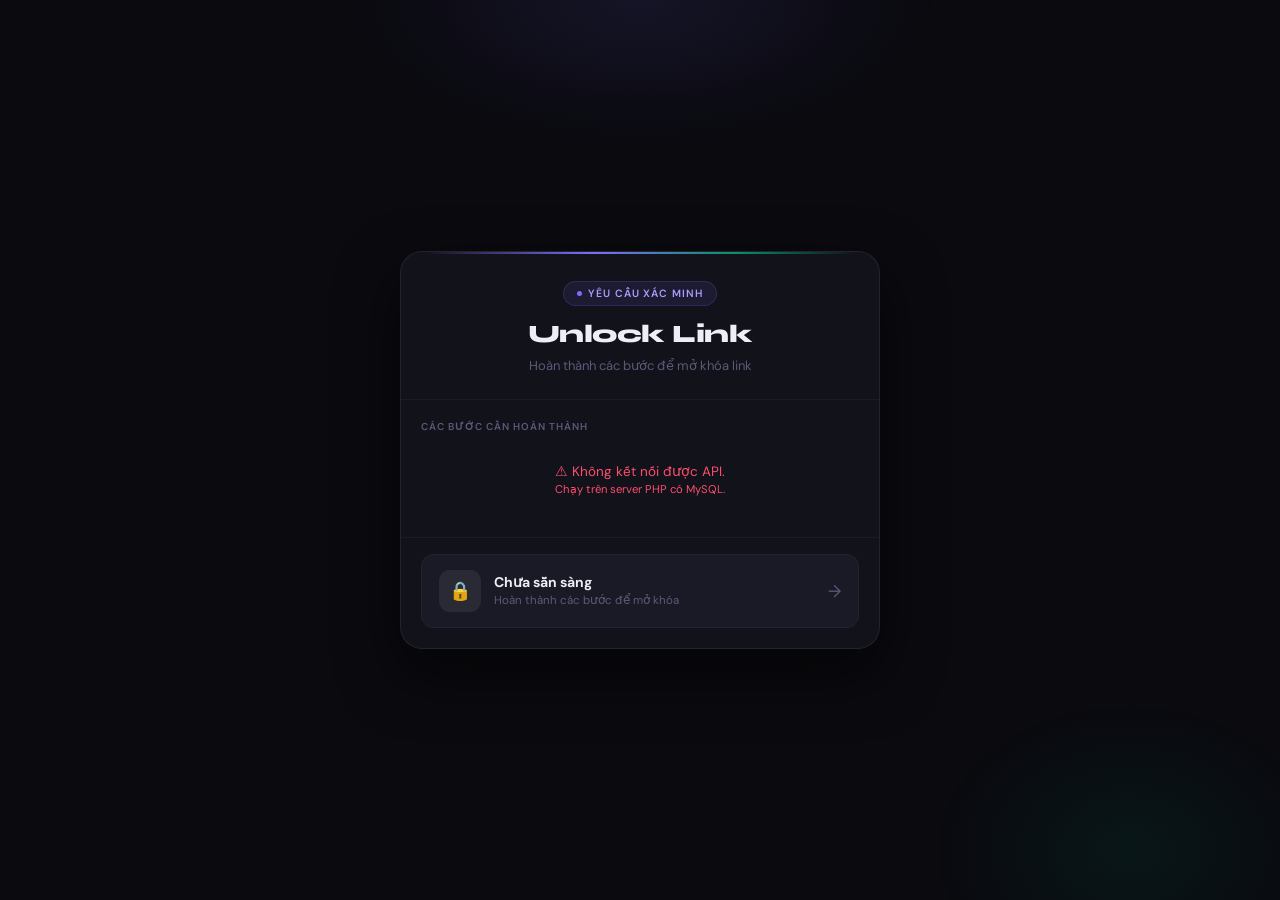
==== index.html @ 9c23562a "Add files via upload" ====
<!DOCTYPE html>
<html lang="vi">
<head>
<meta charset="UTF-8">
<meta name="viewport" content="width=device-width, initial-scale=1.0">
<title>Unlock Link</title>
<link href="https://fonts.googleapis.com/css2?family=Syne:wght@700;800&family=DM+Sans:wght@400;500;600&display=swap" rel="stylesheet">
<style>
:root {
  --bg: #0a0a0f;
  --card: #12121a;
  --surface: #1a1a26;
  --border: rgba(255,255,255,0.07);
  --border2: rgba(255,255,255,0.04);
  --accent: #7c6cfc;
  --text: #eeeef5;
  --muted: #5a5a78;
  --muted2: #3a3a52;
  --danger: #ff4d6d;
  --warn: #f5a623;
  --success: #00e5a0;
}

*, *::before, *::after { margin: 0; padding: 0; box-sizing: border-box; }

body {
  min-height: 100vh;
  background: var(--bg);
  display: flex;
  align-items: center;
  justify-content: center;
  padding: 20px;
  font-family: 'DM Sans', sans-serif;
  color: var(--text);
  overflow-x: hidden;
}

.glow-top {
  position: fixed;
  width: 600px; height: 300px;
  top: -150px; left: 50%; transform: translateX(-50%);
  background: radial-gradient(ellipse, rgba(124,108,252,0.1) 0%, transparent 70%);
  pointer-events: none; z-index: 0;
}
.glow-bottom {
  position: fixed;
  width: 400px; height: 300px;
  bottom: -100px; right: -50px;
  background: radial-gradient(ellipse, rgba(0,229,160,0.06) 0%, transparent 70%);
  pointer-events: none; z-index: 0;
}

.container {
  position: relative;
  z-index: 1;
  width: 100%;
  max-width: 480px;
  animation: fadeUp 0.55s cubic-bezier(0.22, 1, 0.36, 1) both;
}

@keyframes fadeUp {
  from { opacity: 0; transform: translateY(20px); }
  to   { opacity: 1; transform: translateY(0); }
}

/* ── Single card ── */
.card {
  background: var(--card);
  border: 1px solid var(--border);
  border-radius: 22px;
  overflow: hidden;
  box-shadow: 0 24px 60px rgba(0,0,0,0.5);
}

.card-topline {
  height: 2px;
  background: linear-gradient(90deg, transparent 5%, var(--accent) 40%, rgba(0,229,160,0.6) 70%, transparent 95%);
}

/* ── Header ── */
.card-header {
  padding: 26px 24px 22px;
  text-align: center;
  border-bottom: 1px solid var(--border2);
}

.badge {
  display: inline-flex;
  align-items: center;
  gap: 6px;
  background: rgba(124,108,252,0.1);
  border: 1px solid rgba(124,108,252,0.2);
  color: #a89dfc;
  font-size: 10.5px;
  font-weight: 600;
  letter-spacing: 0.09em;
  text-transform: uppercase;
  padding: 5px 13px;
  border-radius: 50px;
  margin-bottom: 13px;
}
.badge-dot {
  width: 5px; height: 5px;
  background: var(--accent);
  border-radius: 50%;
  animation: blink 2s ease infinite;
}
@keyframes blink { 0%,100%{opacity:1} 50%{opacity:0.3} }

h1 {
  font-family: 'Syne', sans-serif;
  font-size: 25px;
  font-weight: 800;
  color: var(--text);
  letter-spacing: -0.02em;
  line-height: 1.2;
  margin-bottom: 7px;
}
.desc {
  color: var(--muted);
  font-size: 13px;
  line-height: 1.55;
}

/* ── Body: steps + progress ── */
.card-body {
  padding: 20px 20px 20px;
}

.section-label {
  font-size: 10px;
  font-weight: 600;
  letter-spacing: 0.1em;
  text-transform: uppercase;
  color: var(--muted);
  margin-bottom: 10px;
}

/* Task buttons */
.sub-btn {
  display: flex;
  align-items: center;
  justify-content: space-between;
  padding: 13px 14px;
  border-radius: 11px;
  margin-bottom: 7px;
  cursor: pointer;
  border: 1px solid transparent;
  width: 100%;
  text-align: left;
  transition: transform 0.15s, box-shadow 0.15s, opacity 0.2s;
  position: relative;
  overflow: hidden;
}
.sub-btn:last-child { margin-bottom: 0; }
.sub-btn:not(.done):hover { transform: translateY(-1px); box-shadow: 0 6px 20px rgba(0,0,0,0.35); }
.sub-btn:active { transform: scale(0.98) !important; }
.sub-btn.done {
  background: var(--surface) !important;
  border-color: rgba(0,229,160,0.1) !important;
  cursor: default; opacity: 0.7;
}

.btn-left { display: flex; align-items: center; gap: 11px; }
.btn-icon {
  width: 35px; height: 35px;
  border-radius: 9px;
  background: #ff0000;
  display: flex; align-items: center; justify-content: center;
  font-size: 14px; flex-shrink: 0; transition: background 0.2s;
}
.sub-btn.done .btn-icon { background: rgba(0,229,160,0.08); }

.btn-label { display: flex; flex-direction: column; }
.btn-name { font-size: 13.5px; font-weight: 600; color: var(--text); line-height: 1.3; }
.btn-hint { font-size: 11px; color: rgba(255,255,255,0.35); margin-top: 2px; }

.status { width: 30px; height: 30px; display: flex; align-items: center; justify-content: center; flex-shrink: 0; }

.spinner {
  width: 18px; height: 18px;
  border: 2px solid rgba(255,255,255,0.15);
  border-top-color: rgba(255,255,255,0.7);
  border-radius: 50%;
  animation: spin 0.75s linear infinite;
}
@keyframes spin { to { transform: rotate(360deg); } }

.check {
  width: 24px; height: 24px;
  background: var(--success);
  border-radius: 50%;
  display: flex; align-items: center; justify-content: center;
  animation: pop 0.3s cubic-bezier(0.34,1.56,0.64,1) both;
}
@keyframes pop { from{opacity:0;transform:scale(0.3)} to{opacity:1;transform:scale(1)} }
.check::before {
  content:''; width:5px; height:9px;
  border-right: 2px solid #0a0a0f;
  border-bottom: 2px solid #0a0a0f;
  transform: rotate(45deg) translate(-1px,-1px);
}

/* Progress */
.progress-wrap { display: none; padding-top: 14px; }
.progress-row { display: flex; justify-content: space-between; align-items: center; margin-bottom: 8px; }
.progress-label { font-size: 10px; font-weight:600; letter-spacing:0.08em; text-transform:uppercase; color:var(--muted); }
.progress-count { font-size: 12px; font-weight: 600; color: var(--text); }
.progress-count em { color: var(--muted); font-style: normal; font-weight: 400; }
.bar { width:100%; height:5px; background:var(--muted2); border-radius:50px; overflow:hidden; }
.fill { height:100%; width:0%; border-radius:50px; background:var(--danger); transition: width 0.5s ease, background 0.4s ease; }

/* ── Divider ── */
.divider { height: 1px; background: var(--border2); }

/* ── Footer: unlock always here ── */
.card-footer {
  padding: 16px 20px 20px;
}

.unlock-btn {
  display: flex;
  align-items: center;
  gap: 13px;
  padding: 15px 17px;
  border-radius: 13px;
  text-decoration: none;
  transition: all 0.25s ease;
  position: relative;
  overflow: hidden;
  width: 100%;
}

.unlock-btn.locked {
  background: var(--surface);
  border: 1px solid var(--border2);
  pointer-events: none; cursor: default;
}

.unlock-btn.active {
  background: linear-gradient(135deg, #00d48e, #00a86e);
  border: 1px solid transparent;
  pointer-events: auto; cursor: pointer;
  box-shadow: 0 6px 28px rgba(0,212,142,0.28);
  animation: unlockReveal 0.5s cubic-bezier(0.22,1,0.36,1) both;
}
@keyframes unlockReveal { from{opacity:0.5;transform:scale(0.97)} to{opacity:1;transform:scale(1)} }
.unlock-btn.active:hover { transform: translateY(-2px); box-shadow: 0 10px 36px rgba(0,212,142,0.38); }
.unlock-btn.active:active { transform: scale(0.98); }

.unlock-btn.active::after {
  content: '';
  position: absolute; top:0; left:-100%;
  width: 60%; height: 100%;
  background: linear-gradient(90deg, transparent, rgba(255,255,255,0.12), transparent);
  animation: shimmer 2.5s ease 0.6s infinite;
}
@keyframes shimmer { to { left: 160%; } }

.lock-icon-wrap {
  width: 42px; height: 42px; border-radius: 11px;
  background: rgba(255,255,255,0.07);
  display: flex; align-items: center; justify-content: center;
  font-size: 18px; flex-shrink: 0; transition: background 0.3s;
}
.unlock-btn.active .lock-icon-wrap { background: rgba(0,0,0,0.12); }

.unlock-info { flex: 1; min-width: 0; }
.unlock-name {
  font-size: 14px; font-weight: 700; color: var(--text);
  white-space: nowrap; overflow: hidden; text-overflow: ellipsis;
}
.unlock-btn.active .unlock-name { color: #012a1c; }
.unlock-subdesc { font-size: 11.5px; color: var(--muted); margin-top: 2px; }
.unlock-btn.active .unlock-subdesc { color: rgba(0,30,20,0.5); }

.unlock-arrow { color: var(--muted); font-size: 17px; flex-shrink: 0; transition: transform 0.2s, color 0.2s; }
.unlock-btn.active .unlock-arrow { color: rgba(0,30,20,0.4); }
.unlock-btn.active:hover .unlock-arrow { transform: translateX(4px); }

/* Misc */
.loading { color:var(--muted); font-size:13.5px; padding:20px 0; text-align:center; }
.no-channels {
  background: rgba(0,229,160,0.05);
  border: 1px solid rgba(0,229,160,0.13);
  border-radius: 10px; padding: 14px 16px;
  color: var(--success); font-size: 13px; font-weight: 500; text-align: center;
}

@media (max-width: 480px) {
  h1 { font-size: 22px; }
  .card-header { padding: 20px 18px 18px; }
  .card-body { padding: 16px; }
  .card-footer { padding: 14px 16px 18px; }
}
</style>
</head>
<body>
<div class="glow-top"></div>
<div class="glow-bottom"></div>

<div class="container">
  <div class="card">
    <div class="card-topline"></div>

    <!-- Header -->
    <div class="card-header">
      <div class="badge"><span class="badge-dot"></span> Yêu cầu xác minh</div>
      <h1 id="page-title">Unlock Link</h1>
      <p class="desc" id="page-desc">Hoàn thành các bước để mở khóa link</p>
    </div>

    <!-- Body: steps + progress -->
    <div class="card-body">
      <div class="section-label" id="steps-label">Các bước cần hoàn thành</div>
      <div id="buttons-wrap"><div class="loading">⏳ Đang tải...</div></div>

      <div class="progress-wrap" id="progress-wrap">
        <div class="progress-row">
          <span class="progress-label">Tiến độ</span>
          <span class="progress-count"><span id="count">0</span><em> / </em><span id="total">0</span></span>
        </div>
        <div class="bar"><div class="fill" id="bar"></div></div>
      </div>
    </div>

    <div class="divider"></div>

    <!-- Footer: unlock button always pinned at bottom -->
    <div class="card-footer">
      <div id="links-wrap"></div>
    </div>

  </div>
</div>

<script>
const API = './api.php?path=';
let completed = 0, totalRequired = 0, taskDelay = 5000, unlocked = false;
const urlParams = new URLSearchParams(location.search);
const linkId = urlParams.get('link') ? parseInt(urlParams.get('link')) : null;

async function init() {
  try {
    const [settings, links] = await Promise.all([
      fetch(API + 'settings').then(r => r.json()),
      fetch(API + 'links&active=1').then(r => r.json()),
    ]);

    if (settings.page_title) document.title = settings.page_title;
    document.getElementById('page-title').textContent = settings.page_title || 'Unlock Link';
    document.getElementById('page-desc').textContent  = settings.page_desc  || '';
    if (settings.task_delay) taskDelay = parseInt(settings.task_delay) * 1000;

    const btnColor = settings.btn_color || '#ff0000';

    let activeLink = null;
    if (linkId) activeLink = links.find(l => l.id == linkId) || null;
    if (!activeLink && links.length > 0) activeLink = links[0];

    if (!activeLink) {
      document.getElementById('buttons-wrap').innerHTML =
        '<div class="loading" style="color:#ff4d6d">⚠ Không có link nào đang hoạt động.</div>';
      renderUnlockTarget({ id: 0, display_name: '—', target_url: '#' });
      return;
    }

    if (activeLink.description)
      document.getElementById('page-desc').textContent = activeLink.description;

    renderUnlockTarget(activeLink);

    const channels = await fetch(API + `links/${activeLink.id}/channels`).then(r => r.json());

    if (!channels.length) {
      document.getElementById('buttons-wrap').innerHTML =
        '<div class="no-channels">✅ Không cần hoàn thành bước nào!</div>';
      document.getElementById('steps-label').style.display = 'none';
      activateLinks(activeLink);
    } else {
      renderChannels(channels, btnColor, activeLink.id);
    }

    track('pageview', activeLink.id);
  } catch(e) {
    document.getElementById('buttons-wrap').innerHTML =
      '<div class="loading" style="color:#ff4d6d">⚠ Không kết nối được API.<br><small>Chạy trên server PHP có MySQL.</small></div>';
    renderUnlockTarget({ id: 0, display_name: 'Chưa sẵn sàng', target_url: '#' });
  }
}

function renderChannels(channels, btnColor, lid) {
  const required = channels.filter(c => c.is_required == 1);
  totalRequired = required.length;

  if (totalRequired > 0) {
    document.getElementById('progress-wrap').style.display = '';
    document.getElementById('total').textContent = totalRequired;
  }

  const wrap = document.getElementById('buttons-wrap');
  wrap.innerHTML = channels.map(ch => `
    <button class="sub-btn" id="btn-${ch.id}"
        style="background:${esc(btnColor)}15;border-color:${esc(btnColor)}40"
        onclick="startTask(this,${ch.id},'${esc(ch.url)}',${ch.is_required},${lid})">
      <div class="btn-left">
        <div class="btn-icon">▶</div>
        <div class="btn-label">
          <span class="btn-name">${esc(ch.name)}</span>
          <span class="btn-hint">${ch.is_required==1?'🔴 Bắt buộc':'⚪ Tùy chọn'} · Nhấn để thực hiện</span>
        </div>
      </div>
      <div class="status" id="st-${ch.id}"></div>
    </button>`).join('');

  if (totalRequired === 0) activateLinks(document.getElementById('links-wrap')._link);
}

function renderUnlockTarget(link) {
  const wrap = document.getElementById('links-wrap');
  wrap._link = link;
  wrap.innerHTML = `
    <a href="${esc(link.target_url)}" id="unlock-link-${link.id}" class="unlock-btn locked"
       onclick="onUnlockClick(event,${link.id||0})" target="_blank">
      <div class="lock-icon-wrap"><span id="lock-icon-${link.id}">🔒</span></div>
      <div class="unlock-info">
        <div class="unlock-name" id="unlock-name-${link.id}">${esc(link.display_name)}</div>
        <div class="unlock-subdesc" id="unlock-sub-${link.id}">Hoàn thành các bước để mở khóa</div>
      </div>
      <span class="unlock-arrow">→</span>
    </a>`;
}

function onUnlockClick(e, lid) {
  if (!unlocked) { e.preventDefault(); return; }
  track('unlock', lid);
}

function activateLinks(link) {
  if (!link) link = document.getElementById('links-wrap')._link;
  if (!link) return;
  const el = document.getElementById('unlock-link-' + link.id);
  if (el) {
    el.classList.remove('locked');
    el.classList.add('active');
    document.getElementById('lock-icon-' + link.id).textContent = '🔓';
    document.getElementById('unlock-name-' + link.id).textContent = link.unlocked_text || link.display_name;
    document.getElementById('unlock-sub-' + link.id).textContent = 'Nhấn để truy cập ngay';
  }
  unlocked = true;
}

function startTask(btn, channelId, link, isRequired, lid) {
  if (btn.classList.contains('done')) return;
  const st = document.getElementById('st-' + channelId);
  st.innerHTML = '<div class="spinner"></div>';
  track('click_channel', lid, channelId);
  setTimeout(() => window.open(link, '_blank'), 800);
  setTimeout(() => {
    btn.classList.add('done');
    btn.style.background = '';
    btn.style.borderColor = '';
    st.innerHTML = '<div class="check"></div>';
    if (isRequired) {
      completed++;
      document.getElementById('count').textContent = completed;
      const pct = Math.round(completed / totalRequired * 100);
      const bar = document.getElementById('bar');
      bar.style.width = pct + '%';
      if (pct < 50)       bar.style.background = 'var(--danger)';
      else if (pct < 100) bar.style.background = 'var(--warn)';
      else                bar.style.background = 'var(--success)';
      if (completed >= totalRequired)
        activateLinks(document.getElementById('links-wrap')._link);
    }
  }, taskDelay);
}

function track(event, lId, channelId) {
  fetch(API + 'track', {
    method:'POST', headers:{'Content-Type':'application/json'},
    body: JSON.stringify({ event, link_id: lId||null, channel_id: channelId||null })
  }).catch(()=>{});
}

function esc(s) {
  return String(s||'').replace(/&/g,'&amp;').replace(/</g,'&lt;').replace(/>/g,'&gt;').replace(/"/g,'&quot;').replace(/'/g,'&#39;');
}

init();
</script>
</body>
</html>
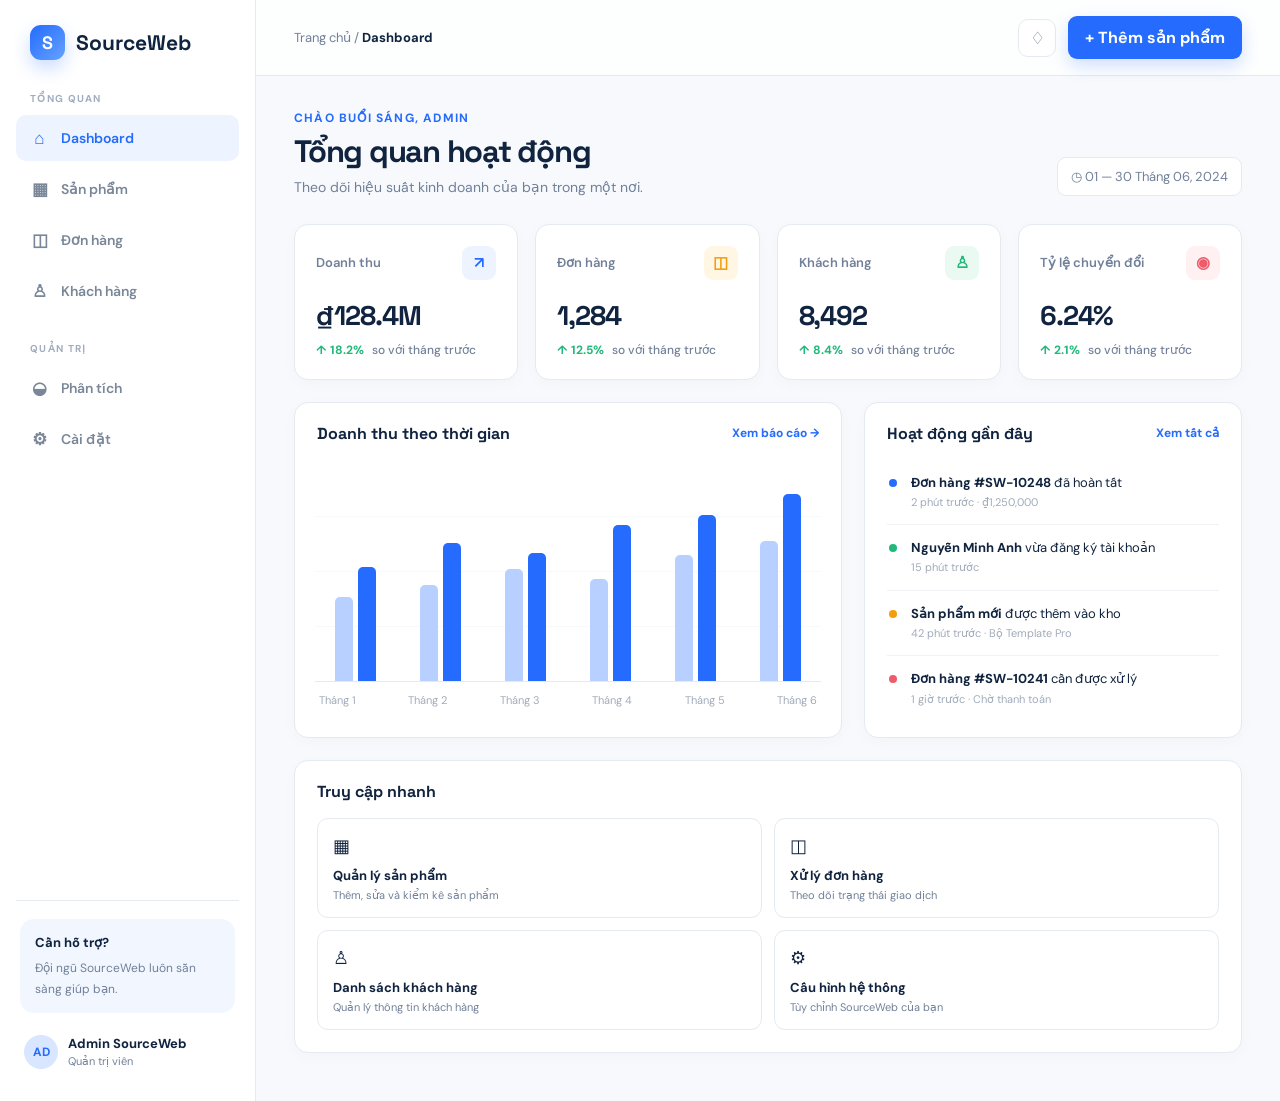
==== commit 394f408e: "Build SourceWeb dashboard homepage" ====
--- a/index.html
+++ b/index.html
@@ -1,493 +1,59 @@
-<!DOCTYPE html>
+<!doctype html>
 <html lang="vi">
 <head>
-<meta charset="UTF-8">
-<meta name="viewport" content="width=device-width, initial-scale=1.0">
-<title>Unlock Link</title>
-<link href="https://fonts.googleapis.com/css2?family=Syne:wght@700;800&family=DM+Sans:wght@400;500;600&display=swap" rel="stylesheet">
-<style>
-:root {
-  --bg: #0a0a0f;
-  --card: #12121a;
-  --surface: #1a1a26;
-  --border: rgba(255,255,255,0.07);
-  --border2: rgba(255,255,255,0.04);
-  --accent: #7c6cfc;
-  --text: #eeeef5;
-  --muted: #5a5a78;
-  --muted2: #3a3a52;
-  --danger: #ff4d6d;
-  --warn: #f5a623;
-  --success: #00e5a0;
-}
-
-*, *::before, *::after { margin: 0; padding: 0; box-sizing: border-box; }
-
-body {
-  min-height: 100vh;
-  background: var(--bg);
-  display: flex;
-  align-items: center;
-  justify-content: center;
-  padding: 20px;
-  font-family: 'DM Sans', sans-serif;
-  color: var(--text);
-  overflow-x: hidden;
-}
-
-.glow-top {
-  position: fixed;
-  width: 600px; height: 300px;
-  top: -150px; left: 50%; transform: translateX(-50%);
-  background: radial-gradient(ellipse, rgba(124,108,252,0.1) 0%, transparent 70%);
-  pointer-events: none; z-index: 0;
-}
-.glow-bottom {
-  position: fixed;
-  width: 400px; height: 300px;
-  bottom: -100px; right: -50px;
-  background: radial-gradient(ellipse, rgba(0,229,160,0.06) 0%, transparent 70%);
-  pointer-events: none; z-index: 0;
-}
-
-.container {
-  position: relative;
-  z-index: 1;
-  width: 100%;
-  max-width: 480px;
-  animation: fadeUp 0.55s cubic-bezier(0.22, 1, 0.36, 1) both;
-}
-
-@keyframes fadeUp {
-  from { opacity: 0; transform: translateY(20px); }
-  to   { opacity: 1; transform: translateY(0); }
-}
-
-/* ── Single card ── */
-.card {
-  background: var(--card);
-  border: 1px solid var(--border);
-  border-radius: 22px;
-  overflow: hidden;
-  box-shadow: 0 24px 60px rgba(0,0,0,0.5);
-}
-
-.card-topline {
-  height: 2px;
-  background: linear-gradient(90deg, transparent 5%, var(--accent) 40%, rgba(0,229,160,0.6) 70%, transparent 95%);
-}
-
-/* ── Header ── */
-.card-header {
-  padding: 26px 24px 22px;
-  text-align: center;
-  border-bottom: 1px solid var(--border2);
-}
-
-.badge {
-  display: inline-flex;
-  align-items: center;
-  gap: 6px;
-  background: rgba(124,108,252,0.1);
-  border: 1px solid rgba(124,108,252,0.2);
-  color: #a89dfc;
-  font-size: 10.5px;
-  font-weight: 600;
-  letter-spacing: 0.09em;
-  text-transform: uppercase;
-  padding: 5px 13px;
-  border-radius: 50px;
-  margin-bottom: 13px;
-}
-.badge-dot {
-  width: 5px; height: 5px;
-  background: var(--accent);
-  border-radius: 50%;
-  animation: blink 2s ease infinite;
-}
-@keyframes blink { 0%,100%{opacity:1} 50%{opacity:0.3} }
-
-h1 {
-  font-family: 'Syne', sans-serif;
-  font-size: 25px;
-  font-weight: 800;
-  color: var(--text);
-  letter-spacing: -0.02em;
-  line-height: 1.2;
-  margin-bottom: 7px;
-}
-.desc {
-  color: var(--muted);
-  font-size: 13px;
-  line-height: 1.55;
-}
-
-/* ── Body: steps + progress ── */
-.card-body {
-  padding: 20px 20px 20px;
-}
-
-.section-label {
-  font-size: 10px;
-  font-weight: 600;
-  letter-spacing: 0.1em;
-  text-transform: uppercase;
-  color: var(--muted);
-  margin-bottom: 10px;
-}
-
-/* Task buttons */
-.sub-btn {
-  display: flex;
-  align-items: center;
-  justify-content: space-between;
-  padding: 13px 14px;
-  border-radius: 11px;
-  margin-bottom: 7px;
-  cursor: pointer;
-  border: 1px solid transparent;
-  width: 100%;
-  text-align: left;
-  transition: transform 0.15s, box-shadow 0.15s, opacity 0.2s;
-  position: relative;
-  overflow: hidden;
-}
-.sub-btn:last-child { margin-bottom: 0; }
-.sub-btn:not(.done):hover { transform: translateY(-1px); box-shadow: 0 6px 20px rgba(0,0,0,0.35); }
-.sub-btn:active { transform: scale(0.98) !important; }
-.sub-btn.done {
-  background: var(--surface) !important;
-  border-color: rgba(0,229,160,0.1) !important;
-  cursor: default; opacity: 0.7;
-}
-
-.btn-left { display: flex; align-items: center; gap: 11px; }
-.btn-icon {
-  width: 35px; height: 35px;
-  border-radius: 9px;
-  background: #ff0000;
-  display: flex; align-items: center; justify-content: center;
-  font-size: 14px; flex-shrink: 0; transition: background 0.2s;
-}
-.sub-btn.done .btn-icon { background: rgba(0,229,160,0.08); }
-
-.btn-label { display: flex; flex-direction: column; }
-.btn-name { font-size: 13.5px; font-weight: 600; color: var(--text); line-height: 1.3; }
-.btn-hint { font-size: 11px; color: rgba(255,255,255,0.35); margin-top: 2px; }
-
-.status { width: 30px; height: 30px; display: flex; align-items: center; justify-content: center; flex-shrink: 0; }
-
-.spinner {
-  width: 18px; height: 18px;
-  border: 2px solid rgba(255,255,255,0.15);
-  border-top-color: rgba(255,255,255,0.7);
-  border-radius: 50%;
-  animation: spin 0.75s linear infinite;
-}
-@keyframes spin { to { transform: rotate(360deg); } }
-
-.check {
-  width: 24px; height: 24px;
-  background: var(--success);
-  border-radius: 50%;
-  display: flex; align-items: center; justify-content: center;
-  animation: pop 0.3s cubic-bezier(0.34,1.56,0.64,1) both;
-}
-@keyframes pop { from{opacity:0;transform:scale(0.3)} to{opacity:1;transform:scale(1)} }
-.check::before {
-  content:''; width:5px; height:9px;
-  border-right: 2px solid #0a0a0f;
-  border-bottom: 2px solid #0a0a0f;
-  transform: rotate(45deg) translate(-1px,-1px);
-}
-
-/* Progress */
-.progress-wrap { display: none; padding-top: 14px; }
-.progress-row { display: flex; justify-content: space-between; align-items: center; margin-bottom: 8px; }
-.progress-label { font-size: 10px; font-weight:600; letter-spacing:0.08em; text-transform:uppercase; color:var(--muted); }
-.progress-count { font-size: 12px; font-weight: 600; color: var(--text); }
-.progress-count em { color: var(--muted); font-style: normal; font-weight: 400; }
-.bar { width:100%; height:5px; background:var(--muted2); border-radius:50px; overflow:hidden; }
-.fill { height:100%; width:0%; border-radius:50px; background:var(--danger); transition: width 0.5s ease, background 0.4s ease; }
-
-/* ── Divider ── */
-.divider { height: 1px; background: var(--border2); }
-
-/* ── Footer: unlock always here ── */
-.card-footer {
-  padding: 16px 20px 20px;
-}
-
-.unlock-btn {
-  display: flex;
-  align-items: center;
-  gap: 13px;
-  padding: 15px 17px;
-  border-radius: 13px;
-  text-decoration: none;
-  transition: all 0.25s ease;
-  position: relative;
-  overflow: hidden;
-  width: 100%;
-}
-
-.unlock-btn.locked {
-  background: var(--surface);
-  border: 1px solid var(--border2);
-  pointer-events: none; cursor: default;
-}
-
-.unlock-btn.active {
-  background: linear-gradient(135deg, #00d48e, #00a86e);
-  border: 1px solid transparent;
-  pointer-events: auto; cursor: pointer;
-  box-shadow: 0 6px 28px rgba(0,212,142,0.28);
-  animation: unlockReveal 0.5s cubic-bezier(0.22,1,0.36,1) both;
-}
-@keyframes unlockReveal { from{opacity:0.5;transform:scale(0.97)} to{opacity:1;transform:scale(1)} }
-.unlock-btn.active:hover { transform: translateY(-2px); box-shadow: 0 10px 36px rgba(0,212,142,0.38); }
-.unlock-btn.active:active { transform: scale(0.98); }
-
-.unlock-btn.active::after {
-  content: '';
-  position: absolute; top:0; left:-100%;
-  width: 60%; height: 100%;
-  background: linear-gradient(90deg, transparent, rgba(255,255,255,0.12), transparent);
-  animation: shimmer 2.5s ease 0.6s infinite;
-}
-@keyframes shimmer { to { left: 160%; } }
-
-.lock-icon-wrap {
-  width: 42px; height: 42px; border-radius: 11px;
-  background: rgba(255,255,255,0.07);
-  display: flex; align-items: center; justify-content: center;
-  font-size: 18px; flex-shrink: 0; transition: background 0.3s;
-}
-.unlock-btn.active .lock-icon-wrap { background: rgba(0,0,0,0.12); }
-
-.unlock-info { flex: 1; min-width: 0; }
-.unlock-name {
-  font-size: 14px; font-weight: 700; color: var(--text);
-  white-space: nowrap; overflow: hidden; text-overflow: ellipsis;
-}
-.unlock-btn.active .unlock-name { color: #012a1c; }
-.unlock-subdesc { font-size: 11.5px; color: var(--muted); margin-top: 2px; }
-.unlock-btn.active .unlock-subdesc { color: rgba(0,30,20,0.5); }
-
-.unlock-arrow { color: var(--muted); font-size: 17px; flex-shrink: 0; transition: transform 0.2s, color 0.2s; }
-.unlock-btn.active .unlock-arrow { color: rgba(0,30,20,0.4); }
-.unlock-btn.active:hover .unlock-arrow { transform: translateX(4px); }
-
-/* Misc */
-.loading { color:var(--muted); font-size:13.5px; padding:20px 0; text-align:center; }
-.no-channels {
-  background: rgba(0,229,160,0.05);
-  border: 1px solid rgba(0,229,160,0.13);
-  border-radius: 10px; padding: 14px 16px;
-  color: var(--success); font-size: 13px; font-weight: 500; text-align: center;
-}
-
-@media (max-width: 480px) {
-  h1 { font-size: 22px; }
-  .card-header { padding: 20px 18px 18px; }
-  .card-body { padding: 16px; }
-  .card-footer { padding: 14px 16px 18px; }
-}
-</style>
+  <meta charset="utf-8" />
+  <meta name="viewport" content="width=device-width, initial-scale=1" />
+  <meta name="description" content="SourceWeb — nền tảng quản lý sản phẩm số và đơn hàng." />
+  <title>SourceWeb — Dashboard</title>
+  <link rel="preconnect" href="https://fonts.googleapis.com">
+  <link rel="preconnect" href="https://fonts.gstatic.com" crossorigin>
+  <link href="https://fonts.googleapis.com/css2?family=DM+Sans:wght@400;500;600;700&family=Space+Grotesk:wght@500;600;700&display=swap" rel="stylesheet">
+  <style>
+    :root{--ink:#10233f;--muted:#718099;--line:#e5eaf1;--paper:#f7f9fc;--white:#fff;--blue:#246bfe;--blue-soft:#edf3ff;--green:#21b879;--orange:#f59e0b;--red:#ee5b6b;--shadow:0 16px 42px rgba(16,35,63,.08)}
+    *{box-sizing:border-box} body{margin:0;background:var(--paper);color:var(--ink);font-family:'DM Sans',sans-serif} button{font:inherit;cursor:pointer} a{color:inherit;text-decoration:none}
+    .app{display:flex;min-height:100vh}.sidebar{width:256px;background:var(--white);border-right:1px solid var(--line);padding:25px 16px;display:flex;flex-direction:column;flex-shrink:0}.brand{display:flex;align-items:center;gap:11px;padding:0 14px 32px;font-family:'Space Grotesk';font-weight:700;font-size:21px}.brand-mark{width:35px;height:35px;border-radius:11px;background:linear-gradient(135deg,#246bfe,#64a2ff);display:grid;place-items:center;color:#fff;font-size:18px;box-shadow:0 8px 18px rgba(36,107,254,.24)}.section-label{padding:0 14px 10px;color:#a1adbf;text-transform:uppercase;font-size:10px;font-weight:700;letter-spacing:.13em}.nav{display:grid;gap:5px}.nav a{display:flex;align-items:center;gap:12px;border-radius:10px;padding:12px 14px;color:#7a8799;font-size:14px;font-weight:600;transition:.2s}.nav a:hover,.nav a.active{background:var(--blue-soft);color:var(--blue)}.nav-icon{font-size:17px;width:19px;text-align:center}.side-bottom{margin-top:auto;border-top:1px solid var(--line);padding-top:18px}.help{background:#f2f7ff;border-radius:14px;padding:15px;margin:0 4px 15px}.help strong{font-size:13px;display:block;margin-bottom:5px}.help span{font-size:12px;color:var(--muted);line-height:1.5}.profile{display:flex;align-items:center;gap:10px;padding:7px 8px}.avatar{width:34px;height:34px;border-radius:50%;background:#d9e6ff;color:var(--blue);display:grid;place-items:center;font-weight:700;font-size:12px}.profile-name{font-weight:700;font-size:13px}.profile-role{font-size:11px;color:var(--muted);margin-top:2px}
+    .main{flex:1;min-width:0}.topbar{height:76px;padding:0 38px;background:rgba(255,255,255,.82);border-bottom:1px solid var(--line);display:flex;align-items:center;justify-content:space-between;gap:20px}.crumb{color:var(--muted);font-size:13px}.crumb b{color:var(--ink)}.top-actions{display:flex;align-items:center;gap:12px}.icon-btn{border:1px solid var(--line);background:#fff;color:var(--muted);width:38px;height:38px;border-radius:10px;font-size:17px}.primary{background:var(--blue);color:#fff;border:0;border-radius:9px;padding:11px 17px;font-weight:700;box-shadow:0 7px 17px rgba(36,107,254,.2)}.content{padding:34px 38px 48px;max-width:1440px;margin:auto}.intro{display:flex;justify-content:space-between;align-items:flex-end;gap:18px;margin-bottom:28px}.eyebrow{color:var(--blue);font-size:12px;font-weight:700;text-transform:uppercase;letter-spacing:.1em;margin-bottom:8px}.intro h1{font-family:'Space Grotesk';font-size:31px;line-height:1.15;margin:0 0 8px;letter-spacing:-.04em}.intro p{margin:0;color:var(--muted);font-size:14px}.date{font-size:13px;color:var(--muted);background:#fff;border:1px solid var(--line);border-radius:9px;padding:10px 13px}
+    .stats{display:grid;grid-template-columns:repeat(4,1fr);gap:17px;margin-bottom:22px}.stat{background:#fff;border:1px solid var(--line);border-radius:14px;padding:21px;box-shadow:0 4px 16px rgba(16,35,63,.025)}.stat-head{display:flex;justify-content:space-between;align-items:center;color:var(--muted);font-size:13px;font-weight:600}.stat-icon{width:34px;height:34px;border-radius:9px;display:grid;place-items:center;font-size:16px}.stat h2{font-family:'Space Grotesk';font-size:27px;margin:18px 0 9px;letter-spacing:-.04em}.trend{font-size:12px;color:var(--green);font-weight:700}.trend span{color:var(--muted);font-weight:500;margin-left:5px}.blue{background:#edf3ff;color:#246bfe}.green{background:#eafaf3;color:#21b879}.orange{background:#fff6e3;color:#f59e0b}.red{background:#fff0f2;color:#ee5b6b}
+    .grid{display:grid;grid-template-columns:1.45fr 1fr;gap:22px}.panel{background:#fff;border:1px solid var(--line);border-radius:14px;box-shadow:0 4px 16px rgba(16,35,63,.025);overflow:hidden}.panel-head{padding:20px 22px 16px;display:flex;align-items:center;justify-content:space-between}.panel-head h3{font-family:'Space Grotesk';font-size:16px;margin:0}.panel-head a{font-size:12px;color:var(--blue);font-weight:700}.chart-wrap{padding:2px 20px 20px}.chart{height:220px;display:flex;align-items:flex-end;gap:15px;padding:20px 6px 0;border-bottom:1px solid var(--line);background:repeating-linear-gradient(to bottom,transparent 0,transparent 54px,#eef2f6 55px)}.bar-group{flex:1;height:100%;display:flex;align-items:flex-end;justify-content:center;gap:5px}.bar{width:18px;border-radius:5px 5px 0 0;background:#b7d0ff}.bar.alt{background:var(--blue)}.months{display:flex;justify-content:space-between;padding:11px 4px 0;color:#a0abba;font-size:11px}.activity{padding:0 22px 16px}.activity-row{display:flex;gap:12px;padding:14px 0;border-bottom:1px solid #f0f2f6}.activity-row:last-child{border:0}.activity-dot{width:8px;height:8px;margin:5px 2px 0;border-radius:50%;background:var(--blue);flex-shrink:0}.activity-text{font-size:13px;line-height:1.4}.activity-text b{font-weight:700}.activity-time{color:#a0abba;font-size:11px;margin-top:3px}.quick{display:grid;grid-template-columns:1fr 1fr;gap:12px;padding:0 22px 22px}.quick a{border:1px solid var(--line);border-radius:11px;padding:15px;color:var(--ink);transition:.2s}.quick a:hover{border-color:#b3c9f9;transform:translateY(-2px)}.quick-icon{font-size:18px;margin-bottom:9px}.quick strong{display:block;font-size:13px}.quick span{display:block;color:var(--muted);font-size:11px;margin-top:4px}
+    @media(max-width:1000px){.sidebar{width:76px;padding:22px 10px}.brand{padding:0 10px 32px}.brand span,.section-label,.nav a span,.help,.profile-name,.profile-role{display:none}.nav a{justify-content:center;padding:13px}.profile{justify-content:center}.stats{grid-template-columns:repeat(2,1fr)}.content{padding:28px 22px}.topbar{padding:0 22px}}
+    @media(max-width:680px){.topbar{height:65px}.top-actions .primary{padding:9px 11px;font-size:12px}.content{padding:24px 15px}.intro{display:block}.date{display:inline-block;margin-top:15px}.intro h1{font-size:27px}.stats{gap:10px}.stat{padding:16px}.stat h2{font-size:23px}.grid{grid-template-columns:1fr}.chart{gap:5px;height:180px}.bar{width:12px}.sidebar{display:none}.crumb{font-size:12px}}
+  </style>
 </head>
 <body>
-<div class="glow-top"></div>
-<div class="glow-bottom"></div>
-
-<div class="container">
-  <div class="card">
-    <div class="card-topline"></div>
-
-    <!-- Header -->
-    <div class="card-header">
-      <div class="badge"><span class="badge-dot"></span> Yêu cầu xác minh</div>
-      <h1 id="page-title">Unlock Link</h1>
-      <p class="desc" id="page-desc">Hoàn thành các bước để mở khóa link</p>
+<div class="app">
+  <aside class="sidebar" aria-label="Điều hướng chính">
+    <a class="brand" href="#"><span class="brand-mark">S</span><span>SourceWeb</span></a>
+    <div class="section-label">Tổng quan</div>
+    <nav class="nav">
+      <a class="active" href="#dashboard"><span class="nav-icon">⌂</span><span>Dashboard</span></a>
+      <a href="#products"><span class="nav-icon">▦</span><span>Sản phẩm</span></a>
+      <a href="#orders"><span class="nav-icon">◫</span><span>Đơn hàng</span></a>
+      <a href="#customers"><span class="nav-icon">♙</span><span>Khách hàng</span></a>
+    </nav>
+    <div class="section-label" style="margin-top:28px">Quản trị</div>
+    <nav class="nav">
+      <a href="#analytics"><span class="nav-icon">◒</span><span>Phân tích</span></a>
+      <a href="#settings"><span class="nav-icon">⚙</span><span>Cài đặt</span></a>
+    </nav>
+    <div class="side-bottom"><div class="help"><strong>Cần hỗ trợ?</strong><span>Đội ngũ SourceWeb luôn sẵn sàng giúp bạn.</span></div><div class="profile"><div class="avatar">AD</div><div><div class="profile-name">Admin SourceWeb</div><div class="profile-role">Quản trị viên</div></div></div></div>
+  </aside>
+  <main class="main" id="dashboard">
+    <header class="topbar"><div class="crumb">Trang chủ <span>/</span> <b>Dashboard</b></div><div class="top-actions"><button class="icon-btn" aria-label="Thông báo">♢</button><button class="primary" onclick="alert('Tính năng thêm sản phẩm đang được mở!')">+ Thêm sản phẩm</button></div></header>
+    <div class="content">
+      <section class="intro"><div><div class="eyebrow">Chào buổi sáng, Admin</div><h1>Tổng quan hoạt động</h1><p>Theo dõi hiệu suất kinh doanh của bạn trong một nơi.</p></div><div class="date">◷ 01 — 30 Tháng 06, 2024</div></section>
+      <section class="stats" aria-label="Chỉ số tổng quan">
+        <article class="stat"><div class="stat-head"><span>Doanh thu</span><span class="stat-icon blue">↗</span></div><h2>₫128.4M</h2><div class="trend">↑ 18.2% <span>so với tháng trước</span></div></article>
+        <article class="stat"><div class="stat-head"><span>Đơn hàng</span><span class="stat-icon orange">◫</span></div><h2>1,284</h2><div class="trend">↑ 12.5% <span>so với tháng trước</span></div></article>
+        <article class="stat"><div class="stat-head"><span>Khách hàng</span><span class="stat-icon green">♙</span></div><h2>8,492</h2><div class="trend">↑ 8.4% <span>so với tháng trước</span></div></article>
+        <article class="stat"><div class="stat-head"><span>Tỷ lệ chuyển đổi</span><span class="stat-icon red">◉</span></div><h2>6.24%</h2><div class="trend">↑ 2.1% <span>so với tháng trước</span></div></article>
+      </section>
+      <section class="grid">
+        <article class="panel"><div class="panel-head"><h3>Doanh thu theo thời gian</h3><a href="#analytics">Xem báo cáo →</a></div><div class="chart-wrap"><div class="chart" aria-label="Biểu đồ doanh thu 6 tháng"><div class="bar-group"><i class="bar" style="height:42%"></i><i class="bar alt" style="height:57%"></i></div><div class="bar-group"><i class="bar" style="height:48%"></i><i class="bar alt" style="height:69%"></i></div><div class="bar-group"><i class="bar" style="height:56%"></i><i class="bar alt" style="height:64%"></i></div><div class="bar-group"><i class="bar" style="height:51%"></i><i class="bar alt" style="height:78%"></i></div><div class="bar-group"><i class="bar" style="height:63%"></i><i class="bar alt" style="height:83%"></i></div><div class="bar-group"><i class="bar" style="height:70%"></i><i class="bar alt" style="height:94%"></i></div></div><div class="months"><span>Tháng 1</span><span>Tháng 2</span><span>Tháng 3</span><span>Tháng 4</span><span>Tháng 5</span><span>Tháng 6</span></div></div></article>
+        <article class="panel"><div class="panel-head"><h3>Hoạt động gần đây</h3><a href="#orders">Xem tất cả</a></div><div class="activity"><div class="activity-row"><i class="activity-dot"></i><div class="activity-text"><b>Đơn hàng #SW-10248</b> đã hoàn tất<div class="activity-time">2 phút trước · ₫1,250,000</div></div></div><div class="activity-row"><i class="activity-dot" style="background:var(--green)"></i><div class="activity-text"><b>Nguyễn Minh Anh</b> vừa đăng ký tài khoản<div class="activity-time">15 phút trước</div></div></div><div class="activity-row"><i class="activity-dot" style="background:var(--orange)"></i><div class="activity-text"><b>Sản phẩm mới</b> được thêm vào kho<div class="activity-time">42 phút trước · Bộ Template Pro</div></div></div><div class="activity-row"><i class="activity-dot" style="background:var(--red)"></i><div class="activity-text"><b>Đơn hàng #SW-10241</b> cần được xử lý<div class="activity-time">1 giờ trước · Chờ thanh toán</div></div></div></div></article>
+      </section>
+      <section class="panel" style="margin-top:22px"><div class="panel-head"><h3>Truy cập nhanh</h3></div><div class="quick"><a href="#products"><div class="quick-icon">▦</div><strong>Quản lý sản phẩm</strong><span>Thêm, sửa và kiểm kê sản phẩm</span></a><a href="#orders"><div class="quick-icon">◫</div><strong>Xử lý đơn hàng</strong><span>Theo dõi trạng thái giao dịch</span></a><a href="#customers"><div class="quick-icon">♙</div><strong>Danh sách khách hàng</strong><span>Quản lý thông tin khách hàng</span></a><a href="#settings"><div class="quick-icon">⚙</div><strong>Cấu hình hệ thống</strong><span>Tùy chỉnh SourceWeb của bạn</span></a></div></section>
     </div>
-
-    <!-- Body: steps + progress -->
-    <div class="card-body">
-      <div class="section-label" id="steps-label">Các bước cần hoàn thành</div>
-      <div id="buttons-wrap"><div class="loading">⏳ Đang tải...</div></div>
-
-      <div class="progress-wrap" id="progress-wrap">
-        <div class="progress-row">
-          <span class="progress-label">Tiến độ</span>
-          <span class="progress-count"><span id="count">0</span><em> / </em><span id="total">0</span></span>
-        </div>
-        <div class="bar"><div class="fill" id="bar"></div></div>
-      </div>
-    </div>
-
-    <div class="divider"></div>
-
-    <!-- Footer: unlock button always pinned at bottom -->
-    <div class="card-footer">
-      <div id="links-wrap"></div>
-    </div>
-
-  </div>
+  </main>
 </div>
-
-<script>
-const API = './api.php?path=';
-let completed = 0, totalRequired = 0, taskDelay = 5000, unlocked = false;
-const urlParams = new URLSearchParams(location.search);
-const linkId = urlParams.get('link') ? parseInt(urlParams.get('link')) : null;
-
-async function init() {
-  try {
-    const [settings, links] = await Promise.all([
-      fetch(API + 'settings').then(r => r.json()),
-      fetch(API + 'links&active=1').then(r => r.json()),
-    ]);
-
-    if (settings.page_title) document.title = settings.page_title;
-    document.getElementById('page-title').textContent = settings.page_title || 'Unlock Link';
-    document.getElementById('page-desc').textContent  = settings.page_desc  || '';
-    if (settings.task_delay) taskDelay = parseInt(settings.task_delay) * 1000;
-
-    const btnColor = settings.btn_color || '#ff0000';
-
-    let activeLink = null;
-    if (linkId) activeLink = links.find(l => l.id == linkId) || null;
-    if (!activeLink && links.length > 0) activeLink = links[0];
-
-    if (!activeLink) {
-      document.getElementById('buttons-wrap').innerHTML =
-        '<div class="loading" style="color:#ff4d6d">⚠ Không có link nào đang hoạt động.</div>';
-      renderUnlockTarget({ id: 0, display_name: '—', target_url: '#' });
-      return;
-    }
-
-    if (activeLink.description)
-      document.getElementById('page-desc').textContent = activeLink.description;
-
-    renderUnlockTarget(activeLink);
-
-    const channels = await fetch(API + `links/${activeLink.id}/channels`).then(r => r.json());
-
-    if (!channels.length) {
-      document.getElementById('buttons-wrap').innerHTML =
-        '<div class="no-channels">✅ Không cần hoàn thành bước nào!</div>';
-      document.getElementById('steps-label').style.display = 'none';
-      activateLinks(activeLink);
-    } else {
-      renderChannels(channels, btnColor, activeLink.id);
-    }
-
-    track('pageview', activeLink.id);
-  } catch(e) {
-    document.getElementById('buttons-wrap').innerHTML =
-      '<div class="loading" style="color:#ff4d6d">⚠ Không kết nối được API.<br><small>Chạy trên server PHP có MySQL.</small></div>';
-    renderUnlockTarget({ id: 0, display_name: 'Chưa sẵn sàng', target_url: '#' });
-  }
-}
-
-function renderChannels(channels, btnColor, lid) {
-  const required = channels.filter(c => c.is_required == 1);
-  totalRequired = required.length;
-
-  if (totalRequired > 0) {
-    document.getElementById('progress-wrap').style.display = '';
-    document.getElementById('total').textContent = totalRequired;
-  }
-
-  const wrap = document.getElementById('buttons-wrap');
-  wrap.innerHTML = channels.map(ch => `
-    <button class="sub-btn" id="btn-${ch.id}"
-        style="background:${esc(btnColor)}15;border-color:${esc(btnColor)}40"
-        onclick="startTask(this,${ch.id},'${esc(ch.url)}',${ch.is_required},${lid})">
-      <div class="btn-left">
-        <div class="btn-icon">▶</div>
-        <div class="btn-label">
-          <span class="btn-name">${esc(ch.name)}</span>
-          <span class="btn-hint">${ch.is_required==1?'🔴 Bắt buộc':'⚪ Tùy chọn'} · Nhấn để thực hiện</span>
-        </div>
-      </div>
-      <div class="status" id="st-${ch.id}"></div>
-    </button>`).join('');
-
-  if (totalRequired === 0) activateLinks(document.getElementById('links-wrap')._link);
-}
-
-function renderUnlockTarget(link) {
-  const wrap = document.getElementById('links-wrap');
-  wrap._link = link;
-  wrap.innerHTML = `
-    <a href="${esc(link.target_url)}" id="unlock-link-${link.id}" class="unlock-btn locked"
-       onclick="onUnlockClick(event,${link.id||0})" target="_blank">
-      <div class="lock-icon-wrap"><span id="lock-icon-${link.id}">🔒</span></div>
-      <div class="unlock-info">
-        <div class="unlock-name" id="unlock-name-${link.id}">${esc(link.display_name)}</div>
-        <div class="unlock-subdesc" id="unlock-sub-${link.id}">Hoàn thành các bước để mở khóa</div>
-      </div>
-      <span class="unlock-arrow">→</span>
-    </a>`;
-}
-
-function onUnlockClick(e, lid) {
-  if (!unlocked) { e.preventDefault(); return; }
-  track('unlock', lid);
-}
-
-function activateLinks(link) {
-  if (!link) link = document.getElementById('links-wrap')._link;
-  if (!link) return;
-  const el = document.getElementById('unlock-link-' + link.id);
-  if (el) {
-    el.classList.remove('locked');
-    el.classList.add('active');
-    document.getElementById('lock-icon-' + link.id).textContent = '🔓';
-    document.getElementById('unlock-name-' + link.id).textContent = link.unlocked_text || link.display_name;
-    document.getElementById('unlock-sub-' + link.id).textContent = 'Nhấn để truy cập ngay';
-  }
-  unlocked = true;
-}
-
-function startTask(btn, channelId, link, isRequired, lid) {
-  if (btn.classList.contains('done')) return;
-  const st = document.getElementById('st-' + channelId);
-  st.innerHTML = '<div class="spinner"></div>';
-  track('click_channel', lid, channelId);
-  setTimeout(() => window.open(link, '_blank'), 800);
-  setTimeout(() => {
-    btn.classList.add('done');
-    btn.style.background = '';
-    btn.style.borderColor = '';
-    st.innerHTML = '<div class="check"></div>';
-    if (isRequired) {
-      completed++;
-      document.getElementById('count').textContent = completed;
-      const pct = Math.round(completed / totalRequired * 100);
-      const bar = document.getElementById('bar');
-      bar.style.width = pct + '%';
-      if (pct < 50)       bar.style.background = 'var(--danger)';
-      else if (pct < 100) bar.style.background = 'var(--warn)';
-      else                bar.style.background = 'var(--success)';
-      if (completed >= totalRequired)
-        activateLinks(document.getElementById('links-wrap')._link);
-    }
-  }, taskDelay);
-}
-
-function track(event, lId, channelId) {
-  fetch(API + 'track', {
-    method:'POST', headers:{'Content-Type':'application/json'},
-    body: JSON.stringify({ event, link_id: lId||null, channel_id: channelId||null })
-  }).catch(()=>{});
-}
-
-function esc(s) {
-  return String(s||'').replace(/&/g,'&amp;').replace(/</g,'&lt;').replace(/>/g,'&gt;').replace(/"/g,'&quot;').replace(/'/g,'&#39;');
-}
-
-init();
-</script>
 </body>
-</html>+</html>
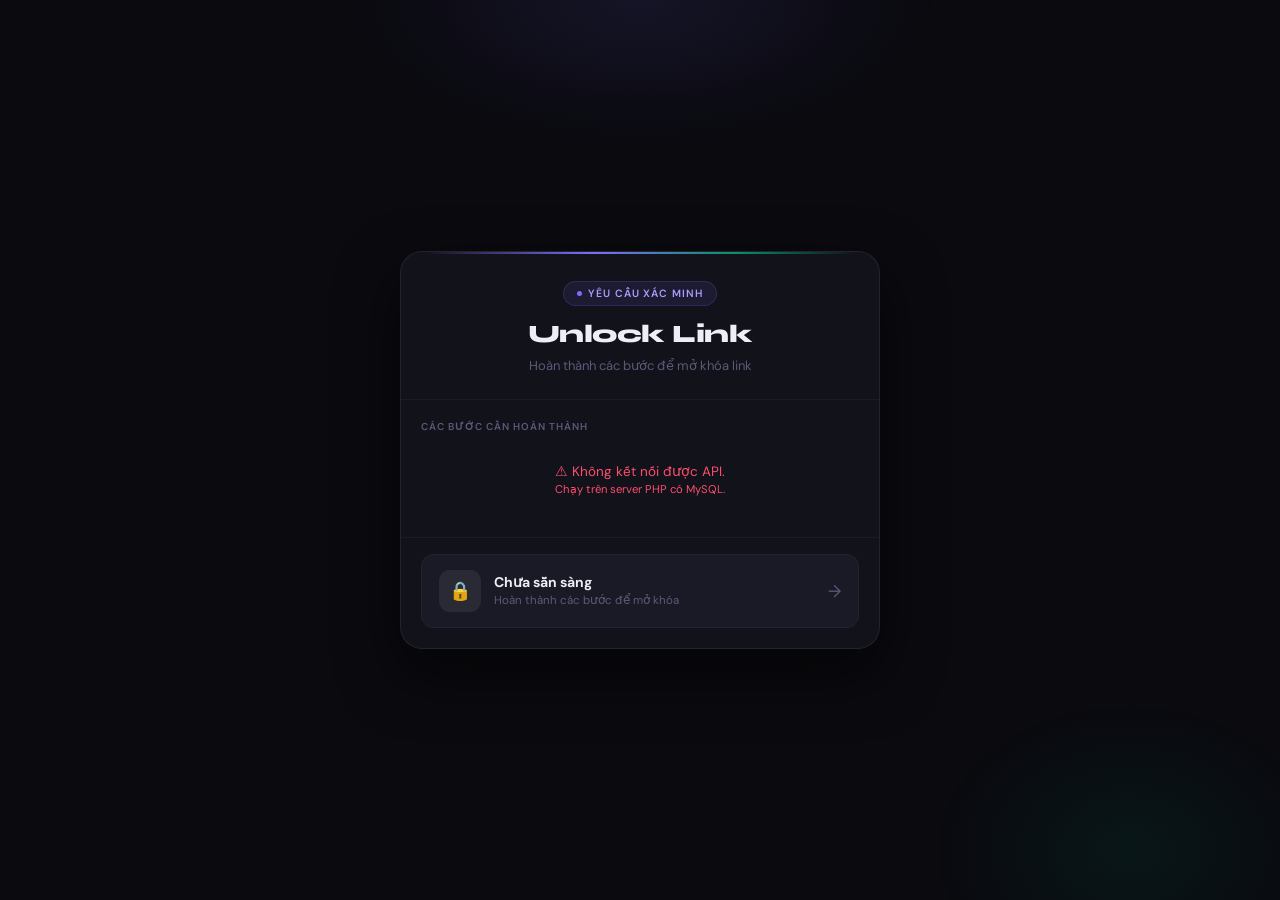
==== commit 1f25dccf: "Restore original source and preserve dashboard" ====
--- a/index.html
+++ b/index.html
@@ -1,59 +1,493 @@
-<!doctype html>
+<!DOCTYPE html>
 <html lang="vi">
 <head>
-  <meta charset="utf-8" />
-  <meta name="viewport" content="width=device-width, initial-scale=1" />
-  <meta name="description" content="SourceWeb — nền tảng quản lý sản phẩm số và đơn hàng." />
-  <title>SourceWeb — Dashboard</title>
-  <link rel="preconnect" href="https://fonts.googleapis.com">
-  <link rel="preconnect" href="https://fonts.gstatic.com" crossorigin>
-  <link href="https://fonts.googleapis.com/css2?family=DM+Sans:wght@400;500;600;700&family=Space+Grotesk:wght@500;600;700&display=swap" rel="stylesheet">
-  <style>
-    :root{--ink:#10233f;--muted:#718099;--line:#e5eaf1;--paper:#f7f9fc;--white:#fff;--blue:#246bfe;--blue-soft:#edf3ff;--green:#21b879;--orange:#f59e0b;--red:#ee5b6b;--shadow:0 16px 42px rgba(16,35,63,.08)}
-    *{box-sizing:border-box} body{margin:0;background:var(--paper);color:var(--ink);font-family:'DM Sans',sans-serif} button{font:inherit;cursor:pointer} a{color:inherit;text-decoration:none}
-    .app{display:flex;min-height:100vh}.sidebar{width:256px;background:var(--white);border-right:1px solid var(--line);padding:25px 16px;display:flex;flex-direction:column;flex-shrink:0}.brand{display:flex;align-items:center;gap:11px;padding:0 14px 32px;font-family:'Space Grotesk';font-weight:700;font-size:21px}.brand-mark{width:35px;height:35px;border-radius:11px;background:linear-gradient(135deg,#246bfe,#64a2ff);display:grid;place-items:center;color:#fff;font-size:18px;box-shadow:0 8px 18px rgba(36,107,254,.24)}.section-label{padding:0 14px 10px;color:#a1adbf;text-transform:uppercase;font-size:10px;font-weight:700;letter-spacing:.13em}.nav{display:grid;gap:5px}.nav a{display:flex;align-items:center;gap:12px;border-radius:10px;padding:12px 14px;color:#7a8799;font-size:14px;font-weight:600;transition:.2s}.nav a:hover,.nav a.active{background:var(--blue-soft);color:var(--blue)}.nav-icon{font-size:17px;width:19px;text-align:center}.side-bottom{margin-top:auto;border-top:1px solid var(--line);padding-top:18px}.help{background:#f2f7ff;border-radius:14px;padding:15px;margin:0 4px 15px}.help strong{font-size:13px;display:block;margin-bottom:5px}.help span{font-size:12px;color:var(--muted);line-height:1.5}.profile{display:flex;align-items:center;gap:10px;padding:7px 8px}.avatar{width:34px;height:34px;border-radius:50%;background:#d9e6ff;color:var(--blue);display:grid;place-items:center;font-weight:700;font-size:12px}.profile-name{font-weight:700;font-size:13px}.profile-role{font-size:11px;color:var(--muted);margin-top:2px}
-    .main{flex:1;min-width:0}.topbar{height:76px;padding:0 38px;background:rgba(255,255,255,.82);border-bottom:1px solid var(--line);display:flex;align-items:center;justify-content:space-between;gap:20px}.crumb{color:var(--muted);font-size:13px}.crumb b{color:var(--ink)}.top-actions{display:flex;align-items:center;gap:12px}.icon-btn{border:1px solid var(--line);background:#fff;color:var(--muted);width:38px;height:38px;border-radius:10px;font-size:17px}.primary{background:var(--blue);color:#fff;border:0;border-radius:9px;padding:11px 17px;font-weight:700;box-shadow:0 7px 17px rgba(36,107,254,.2)}.content{padding:34px 38px 48px;max-width:1440px;margin:auto}.intro{display:flex;justify-content:space-between;align-items:flex-end;gap:18px;margin-bottom:28px}.eyebrow{color:var(--blue);font-size:12px;font-weight:700;text-transform:uppercase;letter-spacing:.1em;margin-bottom:8px}.intro h1{font-family:'Space Grotesk';font-size:31px;line-height:1.15;margin:0 0 8px;letter-spacing:-.04em}.intro p{margin:0;color:var(--muted);font-size:14px}.date{font-size:13px;color:var(--muted);background:#fff;border:1px solid var(--line);border-radius:9px;padding:10px 13px}
-    .stats{display:grid;grid-template-columns:repeat(4,1fr);gap:17px;margin-bottom:22px}.stat{background:#fff;border:1px solid var(--line);border-radius:14px;padding:21px;box-shadow:0 4px 16px rgba(16,35,63,.025)}.stat-head{display:flex;justify-content:space-between;align-items:center;color:var(--muted);font-size:13px;font-weight:600}.stat-icon{width:34px;height:34px;border-radius:9px;display:grid;place-items:center;font-size:16px}.stat h2{font-family:'Space Grotesk';font-size:27px;margin:18px 0 9px;letter-spacing:-.04em}.trend{font-size:12px;color:var(--green);font-weight:700}.trend span{color:var(--muted);font-weight:500;margin-left:5px}.blue{background:#edf3ff;color:#246bfe}.green{background:#eafaf3;color:#21b879}.orange{background:#fff6e3;color:#f59e0b}.red{background:#fff0f2;color:#ee5b6b}
-    .grid{display:grid;grid-template-columns:1.45fr 1fr;gap:22px}.panel{background:#fff;border:1px solid var(--line);border-radius:14px;box-shadow:0 4px 16px rgba(16,35,63,.025);overflow:hidden}.panel-head{padding:20px 22px 16px;display:flex;align-items:center;justify-content:space-between}.panel-head h3{font-family:'Space Grotesk';font-size:16px;margin:0}.panel-head a{font-size:12px;color:var(--blue);font-weight:700}.chart-wrap{padding:2px 20px 20px}.chart{height:220px;display:flex;align-items:flex-end;gap:15px;padding:20px 6px 0;border-bottom:1px solid var(--line);background:repeating-linear-gradient(to bottom,transparent 0,transparent 54px,#eef2f6 55px)}.bar-group{flex:1;height:100%;display:flex;align-items:flex-end;justify-content:center;gap:5px}.bar{width:18px;border-radius:5px 5px 0 0;background:#b7d0ff}.bar.alt{background:var(--blue)}.months{display:flex;justify-content:space-between;padding:11px 4px 0;color:#a0abba;font-size:11px}.activity{padding:0 22px 16px}.activity-row{display:flex;gap:12px;padding:14px 0;border-bottom:1px solid #f0f2f6}.activity-row:last-child{border:0}.activity-dot{width:8px;height:8px;margin:5px 2px 0;border-radius:50%;background:var(--blue);flex-shrink:0}.activity-text{font-size:13px;line-height:1.4}.activity-text b{font-weight:700}.activity-time{color:#a0abba;font-size:11px;margin-top:3px}.quick{display:grid;grid-template-columns:1fr 1fr;gap:12px;padding:0 22px 22px}.quick a{border:1px solid var(--line);border-radius:11px;padding:15px;color:var(--ink);transition:.2s}.quick a:hover{border-color:#b3c9f9;transform:translateY(-2px)}.quick-icon{font-size:18px;margin-bottom:9px}.quick strong{display:block;font-size:13px}.quick span{display:block;color:var(--muted);font-size:11px;margin-top:4px}
-    @media(max-width:1000px){.sidebar{width:76px;padding:22px 10px}.brand{padding:0 10px 32px}.brand span,.section-label,.nav a span,.help,.profile-name,.profile-role{display:none}.nav a{justify-content:center;padding:13px}.profile{justify-content:center}.stats{grid-template-columns:repeat(2,1fr)}.content{padding:28px 22px}.topbar{padding:0 22px}}
-    @media(max-width:680px){.topbar{height:65px}.top-actions .primary{padding:9px 11px;font-size:12px}.content{padding:24px 15px}.intro{display:block}.date{display:inline-block;margin-top:15px}.intro h1{font-size:27px}.stats{gap:10px}.stat{padding:16px}.stat h2{font-size:23px}.grid{grid-template-columns:1fr}.chart{gap:5px;height:180px}.bar{width:12px}.sidebar{display:none}.crumb{font-size:12px}}
-  </style>
+<meta charset="UTF-8">
+<meta name="viewport" content="width=device-width, initial-scale=1.0">
+<title>Unlock Link</title>
+<link href="https://fonts.googleapis.com/css2?family=Syne:wght@700;800&family=DM+Sans:wght@400;500;600&display=swap" rel="stylesheet">
+<style>
+:root {
+  --bg: #0a0a0f;
+  --card: #12121a;
+  --surface: #1a1a26;
+  --border: rgba(255,255,255,0.07);
+  --border2: rgba(255,255,255,0.04);
+  --accent: #7c6cfc;
+  --text: #eeeef5;
+  --muted: #5a5a78;
+  --muted2: #3a3a52;
+  --danger: #ff4d6d;
+  --warn: #f5a623;
+  --success: #00e5a0;
+}
+
+*, *::before, *::after { margin: 0; padding: 0; box-sizing: border-box; }
+
+body {
+  min-height: 100vh;
+  background: var(--bg);
+  display: flex;
+  align-items: center;
+  justify-content: center;
+  padding: 20px;
+  font-family: 'DM Sans', sans-serif;
+  color: var(--text);
+  overflow-x: hidden;
+}
+
+.glow-top {
+  position: fixed;
+  width: 600px; height: 300px;
+  top: -150px; left: 50%; transform: translateX(-50%);
+  background: radial-gradient(ellipse, rgba(124,108,252,0.1) 0%, transparent 70%);
+  pointer-events: none; z-index: 0;
+}
+.glow-bottom {
+  position: fixed;
+  width: 400px; height: 300px;
+  bottom: -100px; right: -50px;
+  background: radial-gradient(ellipse, rgba(0,229,160,0.06) 0%, transparent 70%);
+  pointer-events: none; z-index: 0;
+}
+
+.container {
+  position: relative;
+  z-index: 1;
+  width: 100%;
+  max-width: 480px;
+  animation: fadeUp 0.55s cubic-bezier(0.22, 1, 0.36, 1) both;
+}
+
+@keyframes fadeUp {
+  from { opacity: 0; transform: translateY(20px); }
+  to   { opacity: 1; transform: translateY(0); }
+}
+
+/* ── Single card ── */
+.card {
+  background: var(--card);
+  border: 1px solid var(--border);
+  border-radius: 22px;
+  overflow: hidden;
+  box-shadow: 0 24px 60px rgba(0,0,0,0.5);
+}
+
+.card-topline {
+  height: 2px;
+  background: linear-gradient(90deg, transparent 5%, var(--accent) 40%, rgba(0,229,160,0.6) 70%, transparent 95%);
+}
+
+/* ── Header ── */
+.card-header {
+  padding: 26px 24px 22px;
+  text-align: center;
+  border-bottom: 1px solid var(--border2);
+}
+
+.badge {
+  display: inline-flex;
+  align-items: center;
+  gap: 6px;
+  background: rgba(124,108,252,0.1);
+  border: 1px solid rgba(124,108,252,0.2);
+  color: #a89dfc;
+  font-size: 10.5px;
+  font-weight: 600;
+  letter-spacing: 0.09em;
+  text-transform: uppercase;
+  padding: 5px 13px;
+  border-radius: 50px;
+  margin-bottom: 13px;
+}
+.badge-dot {
+  width: 5px; height: 5px;
+  background: var(--accent);
+  border-radius: 50%;
+  animation: blink 2s ease infinite;
+}
+@keyframes blink { 0%,100%{opacity:1} 50%{opacity:0.3} }
+
+h1 {
+  font-family: 'Syne', sans-serif;
+  font-size: 25px;
+  font-weight: 800;
+  color: var(--text);
+  letter-spacing: -0.02em;
+  line-height: 1.2;
+  margin-bottom: 7px;
+}
+.desc {
+  color: var(--muted);
+  font-size: 13px;
+  line-height: 1.55;
+}
+
+/* ── Body: steps + progress ── */
+.card-body {
+  padding: 20px 20px 20px;
+}
+
+.section-label {
+  font-size: 10px;
+  font-weight: 600;
+  letter-spacing: 0.1em;
+  text-transform: uppercase;
+  color: var(--muted);
+  margin-bottom: 10px;
+}
+
+/* Task buttons */
+.sub-btn {
+  display: flex;
+  align-items: center;
+  justify-content: space-between;
+  padding: 13px 14px;
+  border-radius: 11px;
+  margin-bottom: 7px;
+  cursor: pointer;
+  border: 1px solid transparent;
+  width: 100%;
+  text-align: left;
+  transition: transform 0.15s, box-shadow 0.15s, opacity 0.2s;
+  position: relative;
+  overflow: hidden;
+}
+.sub-btn:last-child { margin-bottom: 0; }
+.sub-btn:not(.done):hover { transform: translateY(-1px); box-shadow: 0 6px 20px rgba(0,0,0,0.35); }
+.sub-btn:active { transform: scale(0.98) !important; }
+.sub-btn.done {
+  background: var(--surface) !important;
+  border-color: rgba(0,229,160,0.1) !important;
+  cursor: default; opacity: 0.7;
+}
+
+.btn-left { display: flex; align-items: center; gap: 11px; }
+.btn-icon {
+  width: 35px; height: 35px;
+  border-radius: 9px;
+  background: #ff0000;
+  display: flex; align-items: center; justify-content: center;
+  font-size: 14px; flex-shrink: 0; transition: background 0.2s;
+}
+.sub-btn.done .btn-icon { background: rgba(0,229,160,0.08); }
+
+.btn-label { display: flex; flex-direction: column; }
+.btn-name { font-size: 13.5px; font-weight: 600; color: var(--text); line-height: 1.3; }
+.btn-hint { font-size: 11px; color: rgba(255,255,255,0.35); margin-top: 2px; }
+
+.status { width: 30px; height: 30px; display: flex; align-items: center; justify-content: center; flex-shrink: 0; }
+
+.spinner {
+  width: 18px; height: 18px;
+  border: 2px solid rgba(255,255,255,0.15);
+  border-top-color: rgba(255,255,255,0.7);
+  border-radius: 50%;
+  animation: spin 0.75s linear infinite;
+}
+@keyframes spin { to { transform: rotate(360deg); } }
+
+.check {
+  width: 24px; height: 24px;
+  background: var(--success);
+  border-radius: 50%;
+  display: flex; align-items: center; justify-content: center;
+  animation: pop 0.3s cubic-bezier(0.34,1.56,0.64,1) both;
+}
+@keyframes pop { from{opacity:0;transform:scale(0.3)} to{opacity:1;transform:scale(1)} }
+.check::before {
+  content:''; width:5px; height:9px;
+  border-right: 2px solid #0a0a0f;
+  border-bottom: 2px solid #0a0a0f;
+  transform: rotate(45deg) translate(-1px,-1px);
+}
+
+/* Progress */
+.progress-wrap { display: none; padding-top: 14px; }
+.progress-row { display: flex; justify-content: space-between; align-items: center; margin-bottom: 8px; }
+.progress-label { font-size: 10px; font-weight:600; letter-spacing:0.08em; text-transform:uppercase; color:var(--muted); }
+.progress-count { font-size: 12px; font-weight: 600; color: var(--text); }
+.progress-count em { color: var(--muted); font-style: normal; font-weight: 400; }
+.bar { width:100%; height:5px; background:var(--muted2); border-radius:50px; overflow:hidden; }
+.fill { height:100%; width:0%; border-radius:50px; background:var(--danger); transition: width 0.5s ease, background 0.4s ease; }
+
+/* ── Divider ── */
+.divider { height: 1px; background: var(--border2); }
+
+/* ── Footer: unlock always here ── */
+.card-footer {
+  padding: 16px 20px 20px;
+}
+
+.unlock-btn {
+  display: flex;
+  align-items: center;
+  gap: 13px;
+  padding: 15px 17px;
+  border-radius: 13px;
+  text-decoration: none;
+  transition: all 0.25s ease;
+  position: relative;
+  overflow: hidden;
+  width: 100%;
+}
+
+.unlock-btn.locked {
+  background: var(--surface);
+  border: 1px solid var(--border2);
+  pointer-events: none; cursor: default;
+}
+
+.unlock-btn.active {
+  background: linear-gradient(135deg, #00d48e, #00a86e);
+  border: 1px solid transparent;
+  pointer-events: auto; cursor: pointer;
+  box-shadow: 0 6px 28px rgba(0,212,142,0.28);
+  animation: unlockReveal 0.5s cubic-bezier(0.22,1,0.36,1) both;
+}
+@keyframes unlockReveal { from{opacity:0.5;transform:scale(0.97)} to{opacity:1;transform:scale(1)} }
+.unlock-btn.active:hover { transform: translateY(-2px); box-shadow: 0 10px 36px rgba(0,212,142,0.38); }
+.unlock-btn.active:active { transform: scale(0.98); }
+
+.unlock-btn.active::after {
+  content: '';
+  position: absolute; top:0; left:-100%;
+  width: 60%; height: 100%;
+  background: linear-gradient(90deg, transparent, rgba(255,255,255,0.12), transparent);
+  animation: shimmer 2.5s ease 0.6s infinite;
+}
+@keyframes shimmer { to { left: 160%; } }
+
+.lock-icon-wrap {
+  width: 42px; height: 42px; border-radius: 11px;
+  background: rgba(255,255,255,0.07);
+  display: flex; align-items: center; justify-content: center;
+  font-size: 18px; flex-shrink: 0; transition: background 0.3s;
+}
+.unlock-btn.active .lock-icon-wrap { background: rgba(0,0,0,0.12); }
+
+.unlock-info { flex: 1; min-width: 0; }
+.unlock-name {
+  font-size: 14px; font-weight: 700; color: var(--text);
+  white-space: nowrap; overflow: hidden; text-overflow: ellipsis;
+}
+.unlock-btn.active .unlock-name { color: #012a1c; }
+.unlock-subdesc { font-size: 11.5px; color: var(--muted); margin-top: 2px; }
+.unlock-btn.active .unlock-subdesc { color: rgba(0,30,20,0.5); }
+
+.unlock-arrow { color: var(--muted); font-size: 17px; flex-shrink: 0; transition: transform 0.2s, color 0.2s; }
+.unlock-btn.active .unlock-arrow { color: rgba(0,30,20,0.4); }
+.unlock-btn.active:hover .unlock-arrow { transform: translateX(4px); }
+
+/* Misc */
+.loading { color:var(--muted); font-size:13.5px; padding:20px 0; text-align:center; }
+.no-channels {
+  background: rgba(0,229,160,0.05);
+  border: 1px solid rgba(0,229,160,0.13);
+  border-radius: 10px; padding: 14px 16px;
+  color: var(--success); font-size: 13px; font-weight: 500; text-align: center;
+}
+
+@media (max-width: 480px) {
+  h1 { font-size: 22px; }
+  .card-header { padding: 20px 18px 18px; }
+  .card-body { padding: 16px; }
+  .card-footer { padding: 14px 16px 18px; }
+}
+</style>
 </head>
 <body>
-<div class="app">
-  <aside class="sidebar" aria-label="Điều hướng chính">
-    <a class="brand" href="#"><span class="brand-mark">S</span><span>SourceWeb</span></a>
-    <div class="section-label">Tổng quan</div>
-    <nav class="nav">
-      <a class="active" href="#dashboard"><span class="nav-icon">⌂</span><span>Dashboard</span></a>
-      <a href="#products"><span class="nav-icon">▦</span><span>Sản phẩm</span></a>
-      <a href="#orders"><span class="nav-icon">◫</span><span>Đơn hàng</span></a>
-      <a href="#customers"><span class="nav-icon">♙</span><span>Khách hàng</span></a>
-    </nav>
-    <div class="section-label" style="margin-top:28px">Quản trị</div>
-    <nav class="nav">
-      <a href="#analytics"><span class="nav-icon">◒</span><span>Phân tích</span></a>
-      <a href="#settings"><span class="nav-icon">⚙</span><span>Cài đặt</span></a>
-    </nav>
-    <div class="side-bottom"><div class="help"><strong>Cần hỗ trợ?</strong><span>Đội ngũ SourceWeb luôn sẵn sàng giúp bạn.</span></div><div class="profile"><div class="avatar">AD</div><div><div class="profile-name">Admin SourceWeb</div><div class="profile-role">Quản trị viên</div></div></div></div>
-  </aside>
-  <main class="main" id="dashboard">
-    <header class="topbar"><div class="crumb">Trang chủ <span>/</span> <b>Dashboard</b></div><div class="top-actions"><button class="icon-btn" aria-label="Thông báo">♢</button><button class="primary" onclick="alert('Tính năng thêm sản phẩm đang được mở!')">+ Thêm sản phẩm</button></div></header>
-    <div class="content">
-      <section class="intro"><div><div class="eyebrow">Chào buổi sáng, Admin</div><h1>Tổng quan hoạt động</h1><p>Theo dõi hiệu suất kinh doanh của bạn trong một nơi.</p></div><div class="date">◷ 01 — 30 Tháng 06, 2024</div></section>
-      <section class="stats" aria-label="Chỉ số tổng quan">
-        <article class="stat"><div class="stat-head"><span>Doanh thu</span><span class="stat-icon blue">↗</span></div><h2>₫128.4M</h2><div class="trend">↑ 18.2% <span>so với tháng trước</span></div></article>
-        <article class="stat"><div class="stat-head"><span>Đơn hàng</span><span class="stat-icon orange">◫</span></div><h2>1,284</h2><div class="trend">↑ 12.5% <span>so với tháng trước</span></div></article>
-        <article class="stat"><div class="stat-head"><span>Khách hàng</span><span class="stat-icon green">♙</span></div><h2>8,492</h2><div class="trend">↑ 8.4% <span>so với tháng trước</span></div></article>
-        <article class="stat"><div class="stat-head"><span>Tỷ lệ chuyển đổi</span><span class="stat-icon red">◉</span></div><h2>6.24%</h2><div class="trend">↑ 2.1% <span>so với tháng trước</span></div></article>
-      </section>
-      <section class="grid">
-        <article class="panel"><div class="panel-head"><h3>Doanh thu theo thời gian</h3><a href="#analytics">Xem báo cáo →</a></div><div class="chart-wrap"><div class="chart" aria-label="Biểu đồ doanh thu 6 tháng"><div class="bar-group"><i class="bar" style="height:42%"></i><i class="bar alt" style="height:57%"></i></div><div class="bar-group"><i class="bar" style="height:48%"></i><i class="bar alt" style="height:69%"></i></div><div class="bar-group"><i class="bar" style="height:56%"></i><i class="bar alt" style="height:64%"></i></div><div class="bar-group"><i class="bar" style="height:51%"></i><i class="bar alt" style="height:78%"></i></div><div class="bar-group"><i class="bar" style="height:63%"></i><i class="bar alt" style="height:83%"></i></div><div class="bar-group"><i class="bar" style="height:70%"></i><i class="bar alt" style="height:94%"></i></div></div><div class="months"><span>Tháng 1</span><span>Tháng 2</span><span>Tháng 3</span><span>Tháng 4</span><span>Tháng 5</span><span>Tháng 6</span></div></div></article>
-        <article class="panel"><div class="panel-head"><h3>Hoạt động gần đây</h3><a href="#orders">Xem tất cả</a></div><div class="activity"><div class="activity-row"><i class="activity-dot"></i><div class="activity-text"><b>Đơn hàng #SW-10248</b> đã hoàn tất<div class="activity-time">2 phút trước · ₫1,250,000</div></div></div><div class="activity-row"><i class="activity-dot" style="background:var(--green)"></i><div class="activity-text"><b>Nguyễn Minh Anh</b> vừa đăng ký tài khoản<div class="activity-time">15 phút trước</div></div></div><div class="activity-row"><i class="activity-dot" style="background:var(--orange)"></i><div class="activity-text"><b>Sản phẩm mới</b> được thêm vào kho<div class="activity-time">42 phút trước · Bộ Template Pro</div></div></div><div class="activity-row"><i class="activity-dot" style="background:var(--red)"></i><div class="activity-text"><b>Đơn hàng #SW-10241</b> cần được xử lý<div class="activity-time">1 giờ trước · Chờ thanh toán</div></div></div></div></article>
-      </section>
-      <section class="panel" style="margin-top:22px"><div class="panel-head"><h3>Truy cập nhanh</h3></div><div class="quick"><a href="#products"><div class="quick-icon">▦</div><strong>Quản lý sản phẩm</strong><span>Thêm, sửa và kiểm kê sản phẩm</span></a><a href="#orders"><div class="quick-icon">◫</div><strong>Xử lý đơn hàng</strong><span>Theo dõi trạng thái giao dịch</span></a><a href="#customers"><div class="quick-icon">♙</div><strong>Danh sách khách hàng</strong><span>Quản lý thông tin khách hàng</span></a><a href="#settings"><div class="quick-icon">⚙</div><strong>Cấu hình hệ thống</strong><span>Tùy chỉnh SourceWeb của bạn</span></a></div></section>
+<div class="glow-top"></div>
+<div class="glow-bottom"></div>
+
+<div class="container">
+  <div class="card">
+    <div class="card-topline"></div>
+
+    <!-- Header -->
+    <div class="card-header">
+      <div class="badge"><span class="badge-dot"></span> Yêu cầu xác minh</div>
+      <h1 id="page-title">Unlock Link</h1>
+      <p class="desc" id="page-desc">Hoàn thành các bước để mở khóa link</p>
     </div>
-  </main>
+
+    <!-- Body: steps + progress -->
+    <div class="card-body">
+      <div class="section-label" id="steps-label">Các bước cần hoàn thành</div>
+      <div id="buttons-wrap"><div class="loading">⏳ Đang tải...</div></div>
+
+      <div class="progress-wrap" id="progress-wrap">
+        <div class="progress-row">
+          <span class="progress-label">Tiến độ</span>
+          <span class="progress-count"><span id="count">0</span><em> / </em><span id="total">0</span></span>
+        </div>
+        <div class="bar"><div class="fill" id="bar"></div></div>
+      </div>
+    </div>
+
+    <div class="divider"></div>
+
+    <!-- Footer: unlock button always pinned at bottom -->
+    <div class="card-footer">
+      <div id="links-wrap"></div>
+    </div>
+
+  </div>
 </div>
+
+<script>
+const API = './api.php?path=';
+let completed = 0, totalRequired = 0, taskDelay = 5000, unlocked = false;
+const urlParams = new URLSearchParams(location.search);
+const linkId = urlParams.get('link') ? parseInt(urlParams.get('link')) : null;
+
+async function init() {
+  try {
+    const [settings, links] = await Promise.all([
+      fetch(API + 'settings').then(r => r.json()),
+      fetch(API + 'links&active=1').then(r => r.json()),
+    ]);
+
+    if (settings.page_title) document.title = settings.page_title;
+    document.getElementById('page-title').textContent = settings.page_title || 'Unlock Link';
+    document.getElementById('page-desc').textContent  = settings.page_desc  || '';
+    if (settings.task_delay) taskDelay = parseInt(settings.task_delay) * 1000;
+
+    const btnColor = settings.btn_color || '#ff0000';
+
+    let activeLink = null;
+    if (linkId) activeLink = links.find(l => l.id == linkId) || null;
+    if (!activeLink && links.length > 0) activeLink = links[0];
+
+    if (!activeLink) {
+      document.getElementById('buttons-wrap').innerHTML =
+        '<div class="loading" style="color:#ff4d6d">⚠ Không có link nào đang hoạt động.</div>';
+      renderUnlockTarget({ id: 0, display_name: '—', target_url: '#' });
+      return;
+    }
+
+    if (activeLink.description)
+      document.getElementById('page-desc').textContent = activeLink.description;
+
+    renderUnlockTarget(activeLink);
+
+    const channels = await fetch(API + `links/${activeLink.id}/channels`).then(r => r.json());
+
+    if (!channels.length) {
+      document.getElementById('buttons-wrap').innerHTML =
+        '<div class="no-channels">✅ Không cần hoàn thành bước nào!</div>';
+      document.getElementById('steps-label').style.display = 'none';
+      activateLinks(activeLink);
+    } else {
+      renderChannels(channels, btnColor, activeLink.id);
+    }
+
+    track('pageview', activeLink.id);
+  } catch(e) {
+    document.getElementById('buttons-wrap').innerHTML =
+      '<div class="loading" style="color:#ff4d6d">⚠ Không kết nối được API.<br><small>Chạy trên server PHP có MySQL.</small></div>';
+    renderUnlockTarget({ id: 0, display_name: 'Chưa sẵn sàng', target_url: '#' });
+  }
+}
+
+function renderChannels(channels, btnColor, lid) {
+  const required = channels.filter(c => c.is_required == 1);
+  totalRequired = required.length;
+
+  if (totalRequired > 0) {
+    document.getElementById('progress-wrap').style.display = '';
+    document.getElementById('total').textContent = totalRequired;
+  }
+
+  const wrap = document.getElementById('buttons-wrap');
+  wrap.innerHTML = channels.map(ch => `
+    <button class="sub-btn" id="btn-${ch.id}"
+        style="background:${esc(btnColor)}15;border-color:${esc(btnColor)}40"
+        onclick="startTask(this,${ch.id},'${esc(ch.url)}',${ch.is_required},${lid})">
+      <div class="btn-left">
+        <div class="btn-icon">▶</div>
+        <div class="btn-label">
+          <span class="btn-name">${esc(ch.name)}</span>
+          <span class="btn-hint">${ch.is_required==1?'🔴 Bắt buộc':'⚪ Tùy chọn'} · Nhấn để thực hiện</span>
+        </div>
+      </div>
+      <div class="status" id="st-${ch.id}"></div>
+    </button>`).join('');
+
+  if (totalRequired === 0) activateLinks(document.getElementById('links-wrap')._link);
+}
+
+function renderUnlockTarget(link) {
+  const wrap = document.getElementById('links-wrap');
+  wrap._link = link;
+  wrap.innerHTML = `
+    <a href="${esc(link.target_url)}" id="unlock-link-${link.id}" class="unlock-btn locked"
+       onclick="onUnlockClick(event,${link.id||0})" target="_blank">
+      <div class="lock-icon-wrap"><span id="lock-icon-${link.id}">🔒</span></div>
+      <div class="unlock-info">
+        <div class="unlock-name" id="unlock-name-${link.id}">${esc(link.display_name)}</div>
+        <div class="unlock-subdesc" id="unlock-sub-${link.id}">Hoàn thành các bước để mở khóa</div>
+      </div>
+      <span class="unlock-arrow">→</span>
+    </a>`;
+}
+
+function onUnlockClick(e, lid) {
+  if (!unlocked) { e.preventDefault(); return; }
+  track('unlock', lid);
+}
+
+function activateLinks(link) {
+  if (!link) link = document.getElementById('links-wrap')._link;
+  if (!link) return;
+  const el = document.getElementById('unlock-link-' + link.id);
+  if (el) {
+    el.classList.remove('locked');
+    el.classList.add('active');
+    document.getElementById('lock-icon-' + link.id).textContent = '🔓';
+    document.getElementById('unlock-name-' + link.id).textContent = link.unlocked_text || link.display_name;
+    document.getElementById('unlock-sub-' + link.id).textContent = 'Nhấn để truy cập ngay';
+  }
+  unlocked = true;
+}
+
+function startTask(btn, channelId, link, isRequired, lid) {
+  if (btn.classList.contains('done')) return;
+  const st = document.getElementById('st-' + channelId);
+  st.innerHTML = '<div class="spinner"></div>';
+  track('click_channel', lid, channelId);
+  setTimeout(() => window.open(link, '_blank'), 800);
+  setTimeout(() => {
+    btn.classList.add('done');
+    btn.style.background = '';
+    btn.style.borderColor = '';
+    st.innerHTML = '<div class="check"></div>';
+    if (isRequired) {
+      completed++;
+      document.getElementById('count').textContent = completed;
+      const pct = Math.round(completed / totalRequired * 100);
+      const bar = document.getElementById('bar');
+      bar.style.width = pct + '%';
+      if (pct < 50)       bar.style.background = 'var(--danger)';
+      else if (pct < 100) bar.style.background = 'var(--warn)';
+      else                bar.style.background = 'var(--success)';
+      if (completed >= totalRequired)
+        activateLinks(document.getElementById('links-wrap')._link);
+    }
+  }, taskDelay);
+}
+
+function track(event, lId, channelId) {
+  fetch(API + 'track', {
+    method:'POST', headers:{'Content-Type':'application/json'},
+    body: JSON.stringify({ event, link_id: lId||null, channel_id: channelId||null })
+  }).catch(()=>{});
+}
+
+function esc(s) {
+  return String(s||'').replace(/&/g,'&amp;').replace(/</g,'&lt;').replace(/>/g,'&gt;').replace(/"/g,'&quot;').replace(/'/g,'&#39;');
+}
+
+init();
+</script>
 </body>
-</html>
+</html>
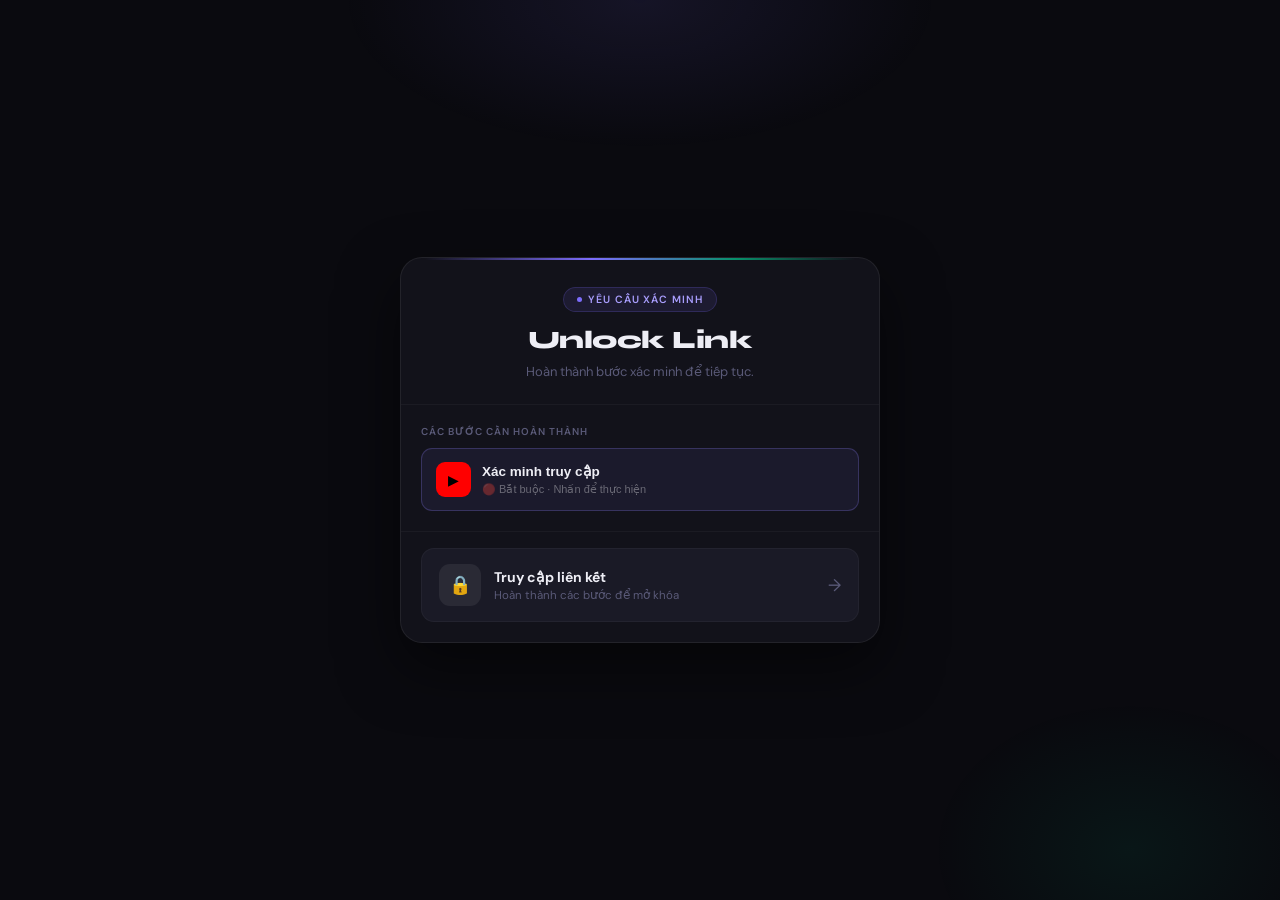
==== commit f97f0808: "Keep unlock flow usable without API" ====
--- a/index.html
+++ b/index.html
@@ -382,10 +382,30 @@
     }
 
     track('pageview', activeLink.id);
-  } catch(e) {
-    document.getElementById('buttons-wrap').innerHTML =
-      '<div class="loading" style="color:#ff4d6d">⚠ Không kết nối được API.<br><small>Chạy trên server PHP có MySQL.</small></div>';
-    renderUnlockTarget({ id: 0, display_name: 'Chưa sẵn sàng', target_url: '#' });
+  } catch (e) {
+    // Keep the public unlock flow usable in static previews while the PHP API is offline.
+    const fallbackLink = {
+      id: 0,
+      display_name: 'Truy cập liên kết',
+      unlocked_text: 'Mở liên kết',
+      target_url: urlParams.get('target') || '#',
+      description: 'Hoàn thành bước xác minh để tiếp tục.'
+    };
+    const fallbackChannels = [
+      {
+        id: 'demo-follow',
+        name: 'Xác minh truy cập',
+        url: urlParams.get('verify') || '#',
+        is_required: 1
+      }
+    ];
+
+    document.getElementById('page-title').textContent = 'Unlock Link';
+    document.getElementById('page-desc').textContent = fallbackLink.description;
+    document.getElementById('steps-label').style.display = '';
+    document.getElementById('progress-wrap').style.display = '';
+    renderUnlockTarget(fallbackLink);
+    renderChannels(fallbackChannels, '#8b7cf6', fallbackLink.id);
   }
 }
 
@@ -490,4 +510,4 @@
 init();
 </script>
 </body>
-</html>+</html>
